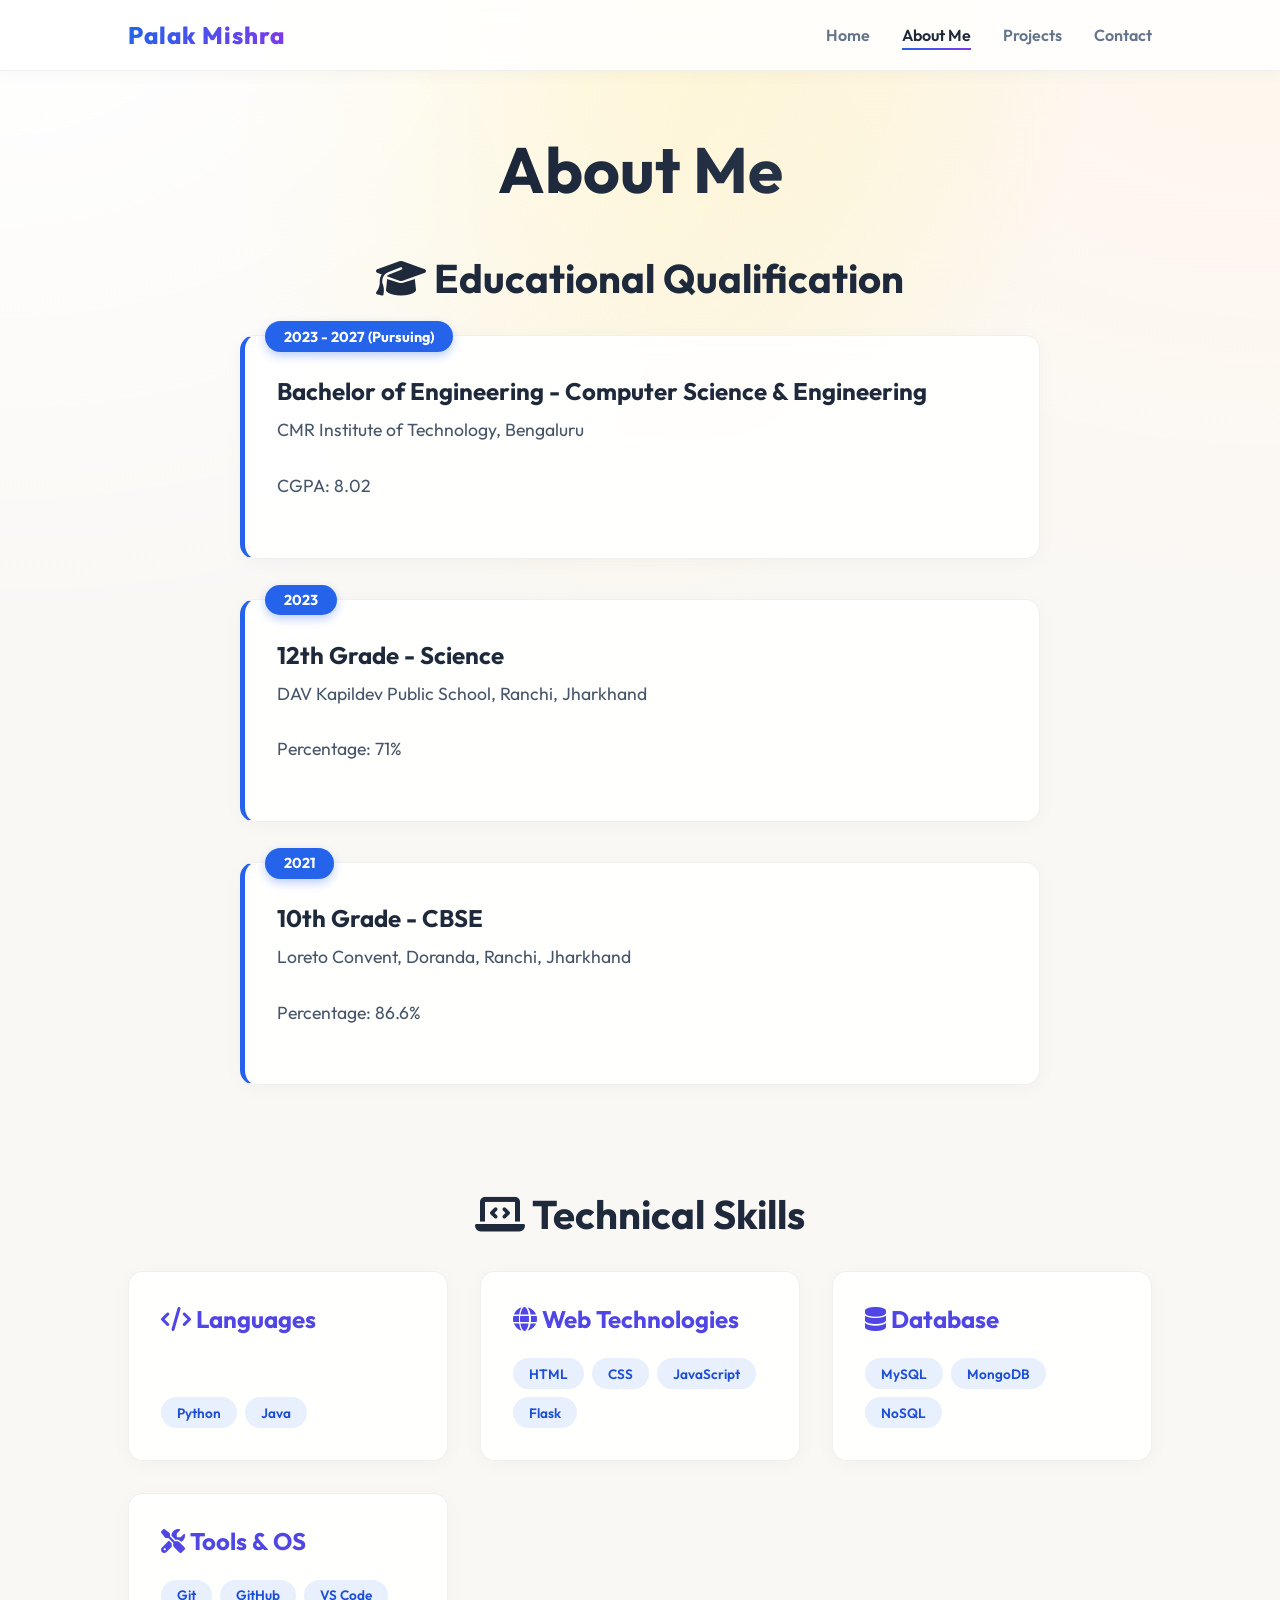
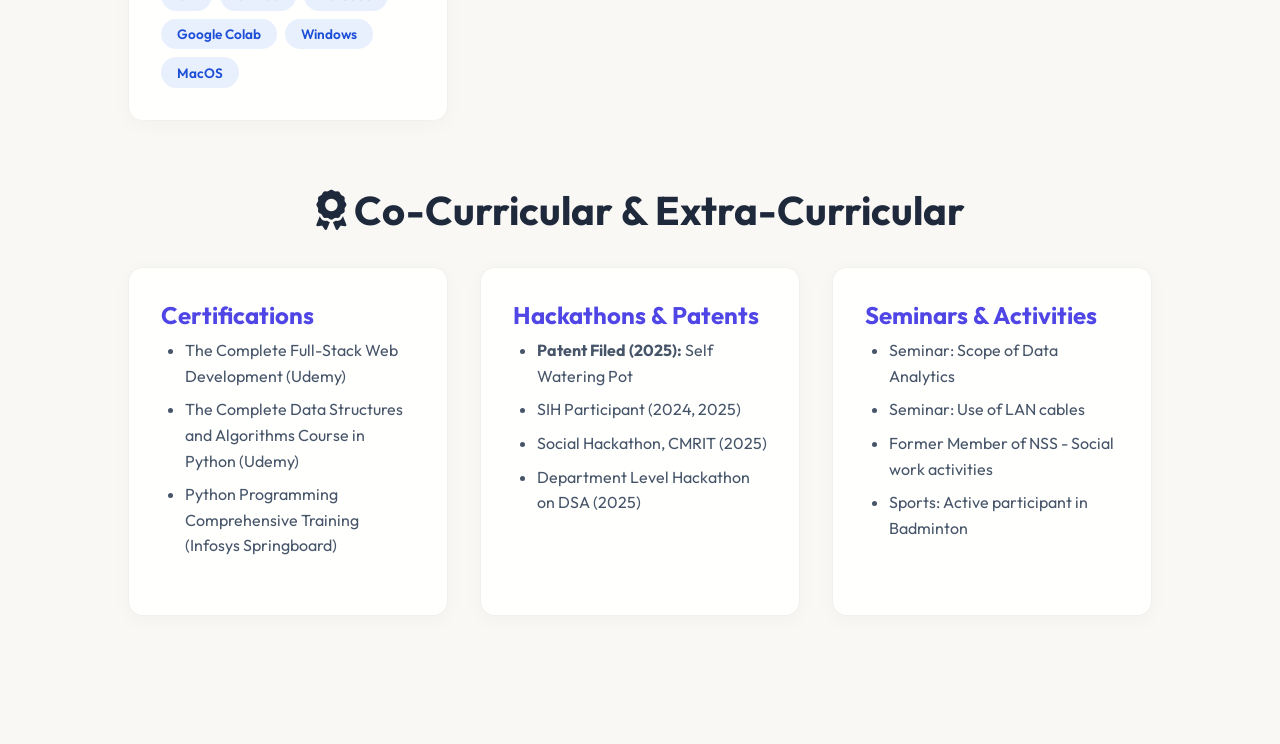
==== about.html @ ed6b9467 "first commit" ====
<!DOCTYPE html>
<html lang="en">
<head>
    <meta charset="UTF-8">
    <meta name="viewport" content="width=device-width, initial-scale=1.0">
    <title>About - Palak Mishra</title>
    <link rel="stylesheet" href="style.css">
    <link rel="stylesheet" href="https://cdnjs.cloudflare.com/ajax/libs/font-awesome/6.4.0/css/all.min.css">
</head>
<body>

<nav>
    <div class="logo">Palak Mishra</div>
    <div class="nav-links">
        <a href="index.html">Home</a>
        <a href="about.html" class="active">About Me</a>
        <a href="projects.html">Projects</a>
        <a href="contact.html">Contact</a>
    </div>
</nav>

<div class="container">
    <h1 class="page-title">About Me</h1>

    <div class="section-group">
        <h2><i class="fas fa-graduation-cap"></i> Educational Qualification</h2>
        <div class="timeline">
            <div class="timeline-item">
                <div class="timeline-date">2023 - 2027 (Pursuing)</div>
                <h3>Bachelor of Engineering - Computer Science & Engineering</h3>
                <p>CMR Institute of Technology, Bengaluru</p>
                <p>CGPA: 8.02</p>
            </div>
            <div class="timeline-item">
                <div class="timeline-date">2023</div>
                <h3>12th Grade - Science</h3>
                <p>DAV Kapildev Public School, Ranchi, Jharkhand</p>
                <p>Percentage: 71%</p>
            </div>
            <div class="timeline-item">
                <div class="timeline-date">2021</div>
                <h3>10th Grade - CBSE</h3>
                <p>Loreto Convent, Doranda, Ranchi, Jharkhand</p>
                <p>Percentage: 86.6%</p>
            </div>
        </div>
    </div>

    <div class="section-group">
        <h2><i class="fas fa-laptop-code"></i> Technical Skills</h2>
        <div class="grid">
            <div class="card">
                <h3><i class="fas fa-code"></i> Languages</h3>
                <div class="tags">
                    <span class="tag">Python</span>
                    <span class="tag">Java</span>
                </div>
            </div>
            <div class="card">
                <h3><i class="fas fa-globe"></i> Web Technologies</h3>
                <div class="tags">
                    <span class="tag">HTML</span>
                    <span class="tag">CSS</span>
                    <span class="tag">JavaScript</span>
                    <span class="tag">Flask</span>
                </div>
            </div>
            <div class="card">
                <h3><i class="fas fa-database"></i> Database</h3>
                <div class="tags">
                    <span class="tag">MySQL</span>
                    <span class="tag">MongoDB</span>
                    <span class="tag">NoSQL</span>
                </div>
            </div>
            <div class="card">
                <h3><i class="fas fa-tools"></i> Tools & OS</h3>
                <div class="tags">
                    <span class="tag">Git</span>
                    <span class="tag">GitHub</span>
                    <span class="tag">VS Code</span>
                    <span class="tag">Google Colab</span>
                    <span class="tag">Windows</span>
                    <span class="tag">MacOS</span>
                </div>
            </div>
        </div>
    </div>

    <div class="section-group">
        <h2><i class="fas fa-award"></i> Co-Curricular & Extra-Curricular</h2>
        <div class="grid">
            <div class="card">
                <h3>Certifications</h3>
                <ul>
                    <li>The Complete Full-Stack Web Development (Udemy)</li>
                    <li>The Complete Data Structures and Algorithms Course in Python (Udemy)</li>
                    <li>Python Programming Comprehensive Training (Infosys Springboard)</li>
                </ul>
            </div>
            <div class="card">
                <h3>Hackathons & Patents</h3>
                <ul>
                    <li><strong>Patent Filed (2025):</strong> Self Watering Pot</li>
                    <li>SIH Participant (2024, 2025)</li>
                    <li>Social Hackathon, CMRIT (2025)</li>
                    <li>Department Level Hackathon on DSA (2025)</li>
                </ul>
            </div>
            <div class="card">
                <h3>Seminars & Activities</h3>
                <ul>
                    <li>Seminar: Scope of Data Analytics</li>
                    <li>Seminar: Use of LAN cables</li>
                    <li>Former Member of NSS - Social work activities</li>
                    <li>Sports: Active participant in Badminton</li>
                </ul>
            </div>
        </div>
    </div>

</div>

</body>
</html>
---- style.css ----
@import url('https://fonts.googleapis.com/css2?family=Outfit:wght@300;400;600;800&display=swap');

:root {
    --bg-color: #faf8f5; /* Cream base */
    --text-color: #475569; /* Slate for paragraphs */
    --heading-color: #1e293b; /* Dark slate for headings */
    --accent-color: #2563eb; /* Vibrant royal blue */
    --accent-glow: rgba(37, 99, 235, 0.3);
    --secondary-bg: #ffffff; /* Pure white */
    --card-bg: rgba(255, 255, 255, 0.9);
    --border-color: rgba(0, 0, 0, 0.06);
}

* {
    margin: 0;
    padding: 0;
    box-sizing: border-box;
    font-family: 'Outfit', sans-serif;
}

body {
    background-color: var(--bg-color);
    color: var(--text-color);
    min-height: 100vh;
    display: flex;
    flex-direction: column;
    overflow-x: hidden;
    /* Vibrant cream and white gradient mix */
    background-image: 
        radial-gradient(at 0% 0%, #ffffff 0, transparent 50%), 
        radial-gradient(at 50% 0%, #fef3c7 0, transparent 50%), 
        radial-gradient(at 100% 0%, #fff7ed 0, transparent 50%);
    background-attachment: fixed;
}

/* Navbar */
nav {
    display: flex;
    justify-content: space-between;
    align-items: center;
    padding: 20px 10%;
    background: rgba(255, 255, 255, 0.85);
    backdrop-filter: blur(12px);
    border-bottom: 1px solid var(--border-color);
    position: sticky;
    top: 0;
    z-index: 100;
    box-shadow: 0 4px 15px rgba(0, 0, 0, 0.03);
}

.logo {
    font-size: 1.5rem;
    font-weight: 800;
    background: linear-gradient(to right, #2563eb, #7c3aed);
    -webkit-background-clip: text;
    -webkit-text-fill-color: transparent;
    letter-spacing: 1px;
}

.nav-links {
    display: flex;
    gap: 2rem;
}

.nav-links a {
    color: #64748b;
    text-decoration: none;
    font-weight: 600;
    transition: all 0.3s ease;
    position: relative;
}

.nav-links a::after {
    content: '';
    position: absolute;
    width: 0;
    height: 2px;
    bottom: -5px;
    left: 0;
    background: linear-gradient(to right, #2563eb, #7c3aed);
    transition: width 0.3s ease;
}

.nav-links a:hover, .nav-links a.active {
    color: #1e293b;
}

.nav-links a:hover::after, .nav-links a.active::after {
    width: 100%;
}

/* Layout */
.container {
    display: flex;
    flex: 1;
    flex-direction: column;
    padding: 4rem 10%;
    animation: fadeIn 1s ease-out;
}

.page-title {
    text-align: center;
    margin-bottom: 3rem;
    color: var(--heading-color);
}

/* Animations */
@keyframes fadeIn {
    from { opacity: 0; transform: translateY(20px); }
    to { opacity: 1; transform: translateY(0); }
}

/* Typography */
h1 {
    font-size: 4rem;
    line-height: 1.1;
    margin-bottom: 1.5rem;
    background: linear-gradient(to right, #0f172a, #334155);
    -webkit-background-clip: text;
    -webkit-text-fill-color: transparent;
}

h2 {
    font-size: 2.5rem;
    margin-bottom: 1rem;
    color: var(--heading-color);
}

h3 {
    font-size: 1.5rem;
    margin-bottom: 0.5rem;
    color: var(--heading-color);
}

p {
    font-size: 1.1rem;
    color: var(--text-color);
    line-height: 1.8;
    margin-bottom: 1.5rem;
}

/* Buttons */
.btn {
    display: inline-block;
    padding: 0.8rem 2rem;
    border-radius: 30px;
    background: linear-gradient(to right, #2563eb, #4f46e5);
    color: white;
    text-decoration: none;
    font-weight: 600;
    letter-spacing: 0.5px;
    transition: all 0.3s ease;
    border: none;
    cursor: pointer;
    box-shadow: 0 4px 15px var(--accent-glow);
}

.btn:hover {
    transform: translateY(-3px);
    box-shadow: 0 8px 25px rgba(37, 99, 235, 0.4);
    color: white;
}

.btn-outline {
    background: transparent;
    border: 2px solid #2563eb;
    color: #2563eb;
    box-shadow: none;
}

.btn-outline:hover {
    background: rgba(37, 99, 235, 0.08);
    color: #1d4ed8;
}

.action-buttons {
    display: flex;
    gap: 1rem;
    flex-wrap: wrap;
}

/* Hero Section */
.hero {
    display: flex;
    align-items: center;
    justify-content: space-between;
    width: 100%;
    min-height: 70vh;
}

.hero-content {
    flex: 1;
    padding-right: 2rem;
}

.hero-image {
    flex: 1;
    display: flex;
    justify-content: center;
}

.hero-image img {
    width: 350px;
    height: 350px;
    object-fit: cover;
    border-radius: 50%;
    border: 6px solid var(--secondary-bg);
    box-shadow: 0 15px 35px rgba(0, 0, 0, 0.1);
    transition: transform 0.5s ease;
}

.hero-image img:hover {
    transform: scale(1.05);
}

/* Cards (for projects & skills) */
.grid {
    display: grid;
    grid-template-columns: repeat(auto-fit, minmax(300px, 1fr));
    gap: 2rem;
    width: 100%;
}

.card {
    background: var(--card-bg);
    border: 1px solid var(--border-color);
    border-radius: 15px;
    padding: 2rem;
    backdrop-filter: blur(10px);
    transition: all 0.3s ease;
    display: flex;
    flex-direction: column;
    box-shadow: 0 4px 20px rgba(0, 0, 0, 0.03);
}

.card:hover {
    transform: translateY(-8px);
    border-color: rgba(37, 99, 235, 0.3);
    box-shadow: 0 15px 35px rgba(0, 0, 0, 0.08);
}

.card h3 {
    color: #4f46e5;
}

.card ul {
    color: var(--text-color);
    margin-left: 1.5rem;
    margin-bottom: 1rem;
    line-height: 1.6;
}

.card ul li {
    margin-bottom: 0.5rem;
}

/* Tags */
.tags {
    display: flex;
    flex-wrap: wrap;
    gap: 0.5rem;
    margin-top: auto;
    padding-top: 1rem;
}

.tag {
    background: rgba(37, 99, 235, 0.1);
    color: #1d4ed8;
    padding: 0.4rem 1rem;
    border-radius: 20px;
    font-size: 0.85rem;
    font-weight: 600;
}

/* Timeline */
.timeline {
    position: relative;
    max-width: 800px;
    margin: 0 auto;
    width: 100%;
}

.timeline-item {
    padding: 2rem;
    background: var(--card-bg);
    border-radius: 15px;
    margin-bottom: 2.5rem;
    border-left: 5px solid #2563eb;
    position: relative;
    backdrop-filter: blur(10px);
    border-top: 1px solid var(--border-color);
    border-right: 1px solid var(--border-color);
    border-bottom: 1px solid var(--border-color);
    box-shadow: 0 4px 20px rgba(0, 0, 0, 0.03);
}

.timeline-date {
    position: absolute;
    top: -15px;
    left: 20px;
    background: #2563eb;
    color: white;
    padding: 0.4rem 1.2rem;
    border-radius: 20px;
    font-size: 0.9rem;
    font-weight: bold;
    box-shadow: 0 4px 10px rgba(37, 99, 235, 0.3);
}

.timeline-item h3 {
    margin-top: 0.5rem;
    color: #1e293b;
}

/* Section Grouping */
.section-group {
    margin-bottom: 4rem;
}

.section-group h2 {
    text-align: center;
    margin-bottom: 2rem;
    color: var(--heading-color);
}

/* Contact Info */
.contact-grid {
    display: grid;
    grid-template-columns: repeat(auto-fit, minmax(280px, 1fr));
    gap: 1.5rem;
    width: 100%;
    max-width: 900px;
    margin: 0 auto;
}

.contact-item {
    display: flex;
    flex-direction: column;
    align-items: center;
    text-align: center;
    gap: 1rem;
    padding: 2rem;
    background: var(--card-bg);
    border-radius: 15px;
    border: 1px solid var(--border-color);
    text-decoration: none;
    transition: all 0.3s ease;
    box-shadow: 0 4px 20px rgba(0, 0, 0, 0.03);
}

.contact-item:hover {
    transform: translateY(-5px);
    border-color: rgba(37, 99, 235, 0.3);
    box-shadow: 0 15px 30px rgba(37, 99, 235, 0.1);
}

.contact-icon {
    font-size: 2.5rem;
    color: #2563eb;
    margin-bottom: 0.5rem;
    transition: transform 0.3s ease;
}

.contact-item:hover .contact-icon {
    transform: scale(1.1);
}

.contact-label {
    font-size: 1.2rem;
    font-weight: 700;
    color: var(--heading-color);
}

.contact-value {
    color: var(--text-color);
    font-weight: 500;
}

/* Responsive */
@media (max-width: 768px) {
    nav { flex-direction: column; gap: 1rem; }
    .nav-links { flex-wrap: wrap; justify-content: center; gap: 1rem; }
    .hero { flex-direction: column-reverse; text-align: center; justify-content: center; }
    .hero-content { padding-right: 0; margin-top: 2rem; }
    .hero-image img { width: 250px; height: 250px; }
    h1 { font-size: 2.5rem; }
    .action-buttons { justify-content: center; }
}
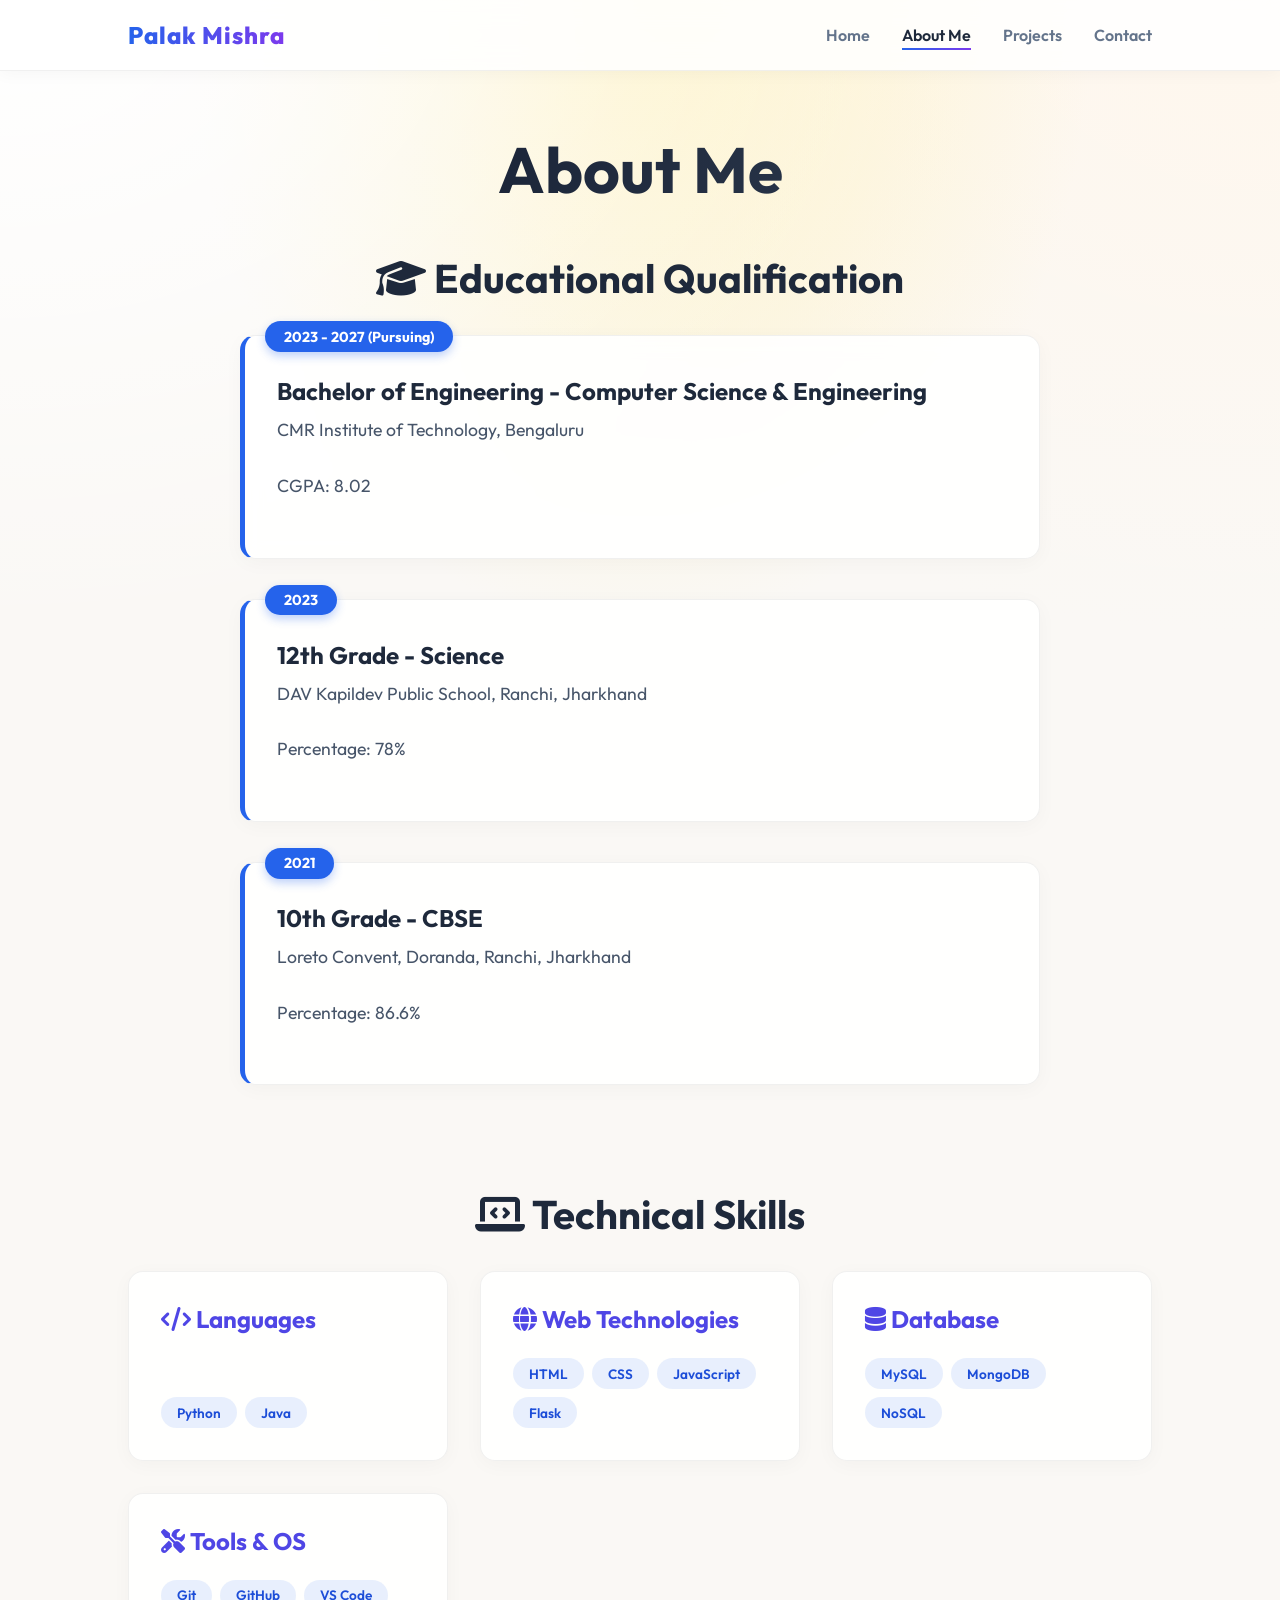
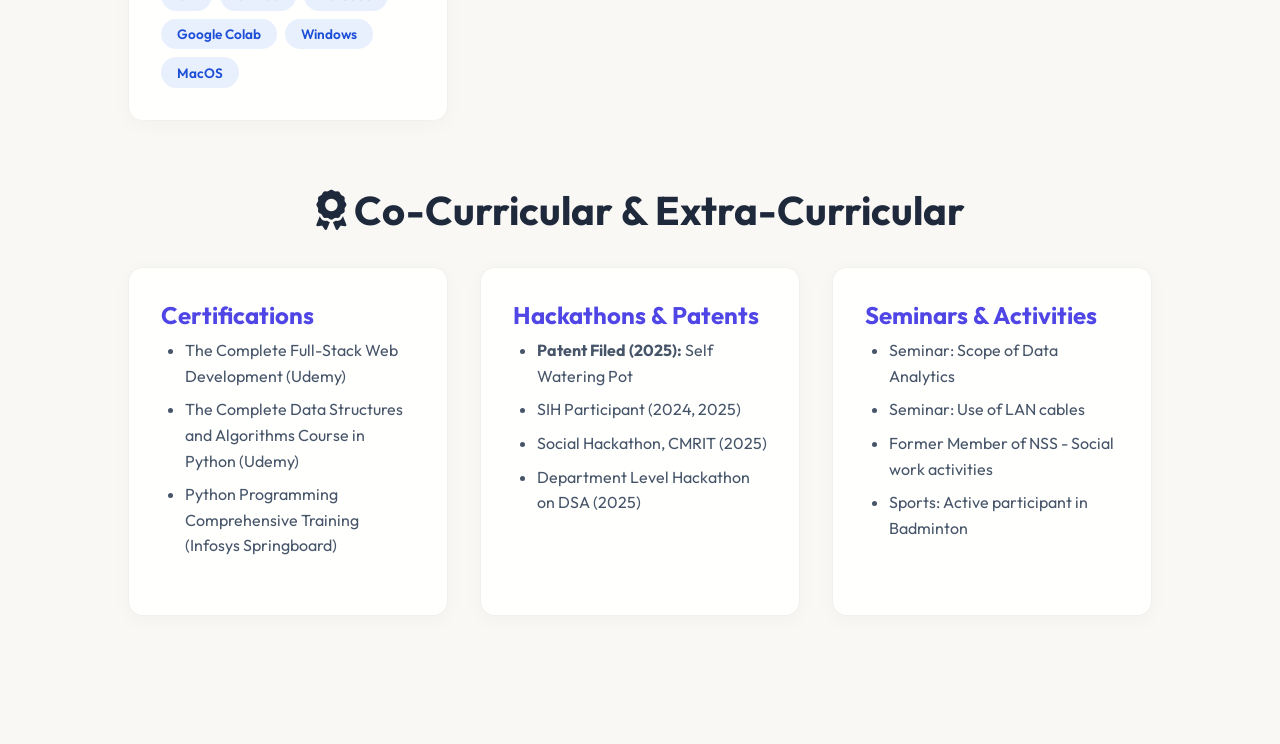
==== commit d79354d0: "Update 12th grade percentage" ====
--- a/about.html
+++ b/about.html
@@ -1,5 +1,6 @@
 <!DOCTYPE html>
 <html lang="en">
+
 <head>
     <meta charset="UTF-8">
     <meta name="viewport" content="width=device-width, initial-scale=1.0">
@@ -7,119 +8,121 @@
     <link rel="stylesheet" href="style.css">
     <link rel="stylesheet" href="https://cdnjs.cloudflare.com/ajax/libs/font-awesome/6.4.0/css/all.min.css">
 </head>
+
 <body>
 
-<nav>
-    <div class="logo">Palak Mishra</div>
-    <div class="nav-links">
-        <a href="index.html">Home</a>
-        <a href="about.html" class="active">About Me</a>
-        <a href="projects.html">Projects</a>
-        <a href="contact.html">Contact</a>
-    </div>
-</nav>
+    <nav>
+        <div class="logo">Palak Mishra</div>
+        <div class="nav-links">
+            <a href="index.html">Home</a>
+            <a href="about.html" class="active">About Me</a>
+            <a href="projects.html">Projects</a>
+            <a href="contact.html">Contact</a>
+        </div>
+    </nav>
 
-<div class="container">
-    <h1 class="page-title">About Me</h1>
+    <div class="container">
+        <h1 class="page-title">About Me</h1>
 
-    <div class="section-group">
-        <h2><i class="fas fa-graduation-cap"></i> Educational Qualification</h2>
-        <div class="timeline">
-            <div class="timeline-item">
-                <div class="timeline-date">2023 - 2027 (Pursuing)</div>
-                <h3>Bachelor of Engineering - Computer Science & Engineering</h3>
-                <p>CMR Institute of Technology, Bengaluru</p>
-                <p>CGPA: 8.02</p>
-            </div>
-            <div class="timeline-item">
-                <div class="timeline-date">2023</div>
-                <h3>12th Grade - Science</h3>
-                <p>DAV Kapildev Public School, Ranchi, Jharkhand</p>
-                <p>Percentage: 71%</p>
-            </div>
-            <div class="timeline-item">
-                <div class="timeline-date">2021</div>
-                <h3>10th Grade - CBSE</h3>
-                <p>Loreto Convent, Doranda, Ranchi, Jharkhand</p>
-                <p>Percentage: 86.6%</p>
-            </div>
-        </div>
-    </div>
-
-    <div class="section-group">
-        <h2><i class="fas fa-laptop-code"></i> Technical Skills</h2>
-        <div class="grid">
-            <div class="card">
-                <h3><i class="fas fa-code"></i> Languages</h3>
-                <div class="tags">
-                    <span class="tag">Python</span>
-                    <span class="tag">Java</span>
+        <div class="section-group">
+            <h2><i class="fas fa-graduation-cap"></i> Educational Qualification</h2>
+            <div class="timeline">
+                <div class="timeline-item">
+                    <div class="timeline-date">2023 - 2027 (Pursuing)</div>
+                    <h3>Bachelor of Engineering - Computer Science & Engineering</h3>
+                    <p>CMR Institute of Technology, Bengaluru</p>
+                    <p>CGPA: 8.02</p>
                 </div>
-            </div>
-            <div class="card">
-                <h3><i class="fas fa-globe"></i> Web Technologies</h3>
-                <div class="tags">
-                    <span class="tag">HTML</span>
-                    <span class="tag">CSS</span>
-                    <span class="tag">JavaScript</span>
-                    <span class="tag">Flask</span>
+                <div class="timeline-item">
+                    <div class="timeline-date">2023</div>
+                    <h3>12th Grade - Science</h3>
+                    <p>DAV Kapildev Public School, Ranchi, Jharkhand</p>
+                    <p>Percentage: 78%</p>
                 </div>
-            </div>
-            <div class="card">
-                <h3><i class="fas fa-database"></i> Database</h3>
-                <div class="tags">
-                    <span class="tag">MySQL</span>
-                    <span class="tag">MongoDB</span>
-                    <span class="tag">NoSQL</span>
-                </div>
-            </div>
-            <div class="card">
-                <h3><i class="fas fa-tools"></i> Tools & OS</h3>
-                <div class="tags">
-                    <span class="tag">Git</span>
-                    <span class="tag">GitHub</span>
-                    <span class="tag">VS Code</span>
-                    <span class="tag">Google Colab</span>
-                    <span class="tag">Windows</span>
-                    <span class="tag">MacOS</span>
+                <div class="timeline-item">
+                    <div class="timeline-date">2021</div>
+                    <h3>10th Grade - CBSE</h3>
+                    <p>Loreto Convent, Doranda, Ranchi, Jharkhand</p>
+                    <p>Percentage: 86.6%</p>
                 </div>
             </div>
         </div>
+
+        <div class="section-group">
+            <h2><i class="fas fa-laptop-code"></i> Technical Skills</h2>
+            <div class="grid">
+                <div class="card">
+                    <h3><i class="fas fa-code"></i> Languages</h3>
+                    <div class="tags">
+                        <span class="tag">Python</span>
+                        <span class="tag">Java</span>
+                    </div>
+                </div>
+                <div class="card">
+                    <h3><i class="fas fa-globe"></i> Web Technologies</h3>
+                    <div class="tags">
+                        <span class="tag">HTML</span>
+                        <span class="tag">CSS</span>
+                        <span class="tag">JavaScript</span>
+                        <span class="tag">Flask</span>
+                    </div>
+                </div>
+                <div class="card">
+                    <h3><i class="fas fa-database"></i> Database</h3>
+                    <div class="tags">
+                        <span class="tag">MySQL</span>
+                        <span class="tag">MongoDB</span>
+                        <span class="tag">NoSQL</span>
+                    </div>
+                </div>
+                <div class="card">
+                    <h3><i class="fas fa-tools"></i> Tools & OS</h3>
+                    <div class="tags">
+                        <span class="tag">Git</span>
+                        <span class="tag">GitHub</span>
+                        <span class="tag">VS Code</span>
+                        <span class="tag">Google Colab</span>
+                        <span class="tag">Windows</span>
+                        <span class="tag">MacOS</span>
+                    </div>
+                </div>
+            </div>
+        </div>
+
+        <div class="section-group">
+            <h2><i class="fas fa-award"></i> Co-Curricular & Extra-Curricular</h2>
+            <div class="grid">
+                <div class="card">
+                    <h3>Certifications</h3>
+                    <ul>
+                        <li>The Complete Full-Stack Web Development (Udemy)</li>
+                        <li>The Complete Data Structures and Algorithms Course in Python (Udemy)</li>
+                        <li>Python Programming Comprehensive Training (Infosys Springboard)</li>
+                    </ul>
+                </div>
+                <div class="card">
+                    <h3>Hackathons & Patents</h3>
+                    <ul>
+                        <li><strong>Patent Filed (2025):</strong> Self Watering Pot</li>
+                        <li>SIH Participant (2024, 2025)</li>
+                        <li>Social Hackathon, CMRIT (2025)</li>
+                        <li>Department Level Hackathon on DSA (2025)</li>
+                    </ul>
+                </div>
+                <div class="card">
+                    <h3>Seminars & Activities</h3>
+                    <ul>
+                        <li>Seminar: Scope of Data Analytics</li>
+                        <li>Seminar: Use of LAN cables</li>
+                        <li>Former Member of NSS - Social work activities</li>
+                        <li>Sports: Active participant in Badminton</li>
+                    </ul>
+                </div>
+            </div>
+        </div>
+
     </div>
 
-    <div class="section-group">
-        <h2><i class="fas fa-award"></i> Co-Curricular & Extra-Curricular</h2>
-        <div class="grid">
-            <div class="card">
-                <h3>Certifications</h3>
-                <ul>
-                    <li>The Complete Full-Stack Web Development (Udemy)</li>
-                    <li>The Complete Data Structures and Algorithms Course in Python (Udemy)</li>
-                    <li>Python Programming Comprehensive Training (Infosys Springboard)</li>
-                </ul>
-            </div>
-            <div class="card">
-                <h3>Hackathons & Patents</h3>
-                <ul>
-                    <li><strong>Patent Filed (2025):</strong> Self Watering Pot</li>
-                    <li>SIH Participant (2024, 2025)</li>
-                    <li>Social Hackathon, CMRIT (2025)</li>
-                    <li>Department Level Hackathon on DSA (2025)</li>
-                </ul>
-            </div>
-            <div class="card">
-                <h3>Seminars & Activities</h3>
-                <ul>
-                    <li>Seminar: Scope of Data Analytics</li>
-                    <li>Seminar: Use of LAN cables</li>
-                    <li>Former Member of NSS - Social work activities</li>
-                    <li>Sports: Active participant in Badminton</li>
-                </ul>
-            </div>
-        </div>
-    </div>
+</body>
 
-</div>
-
-</body>
 </html>
